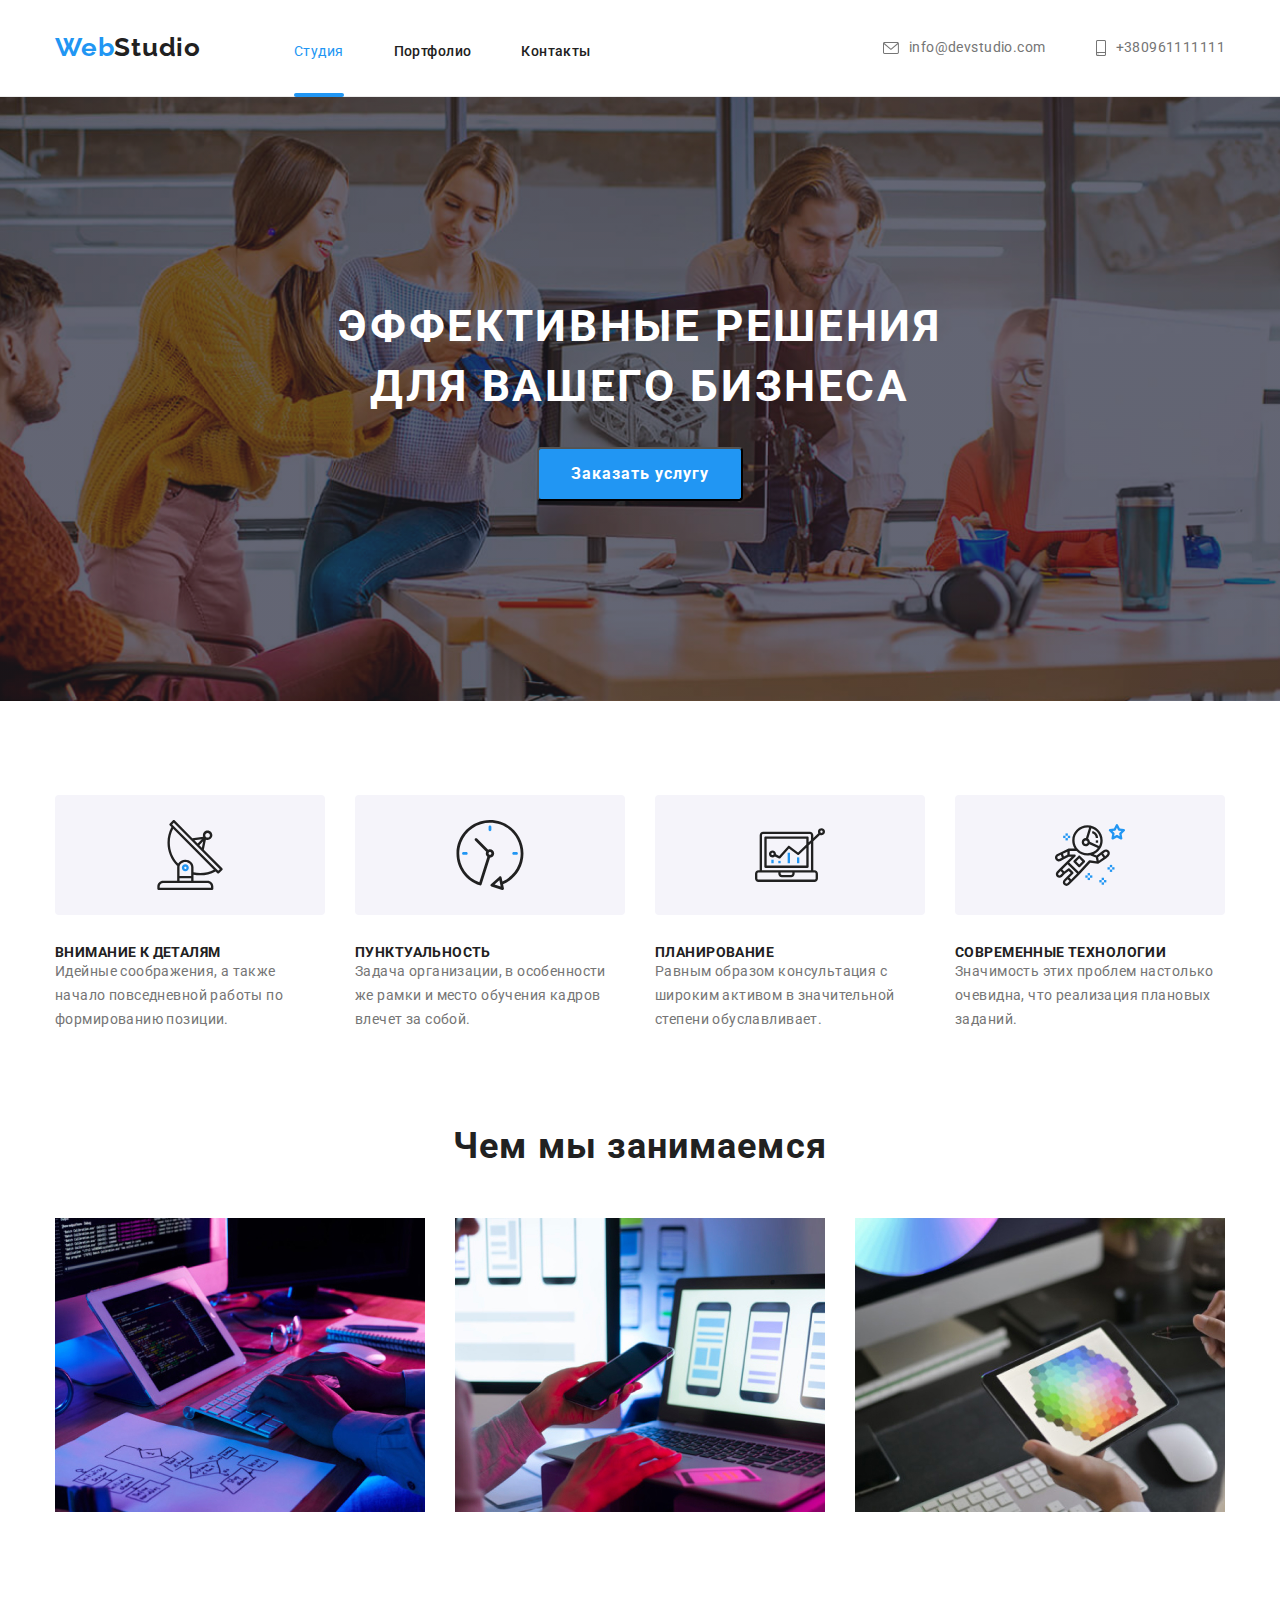
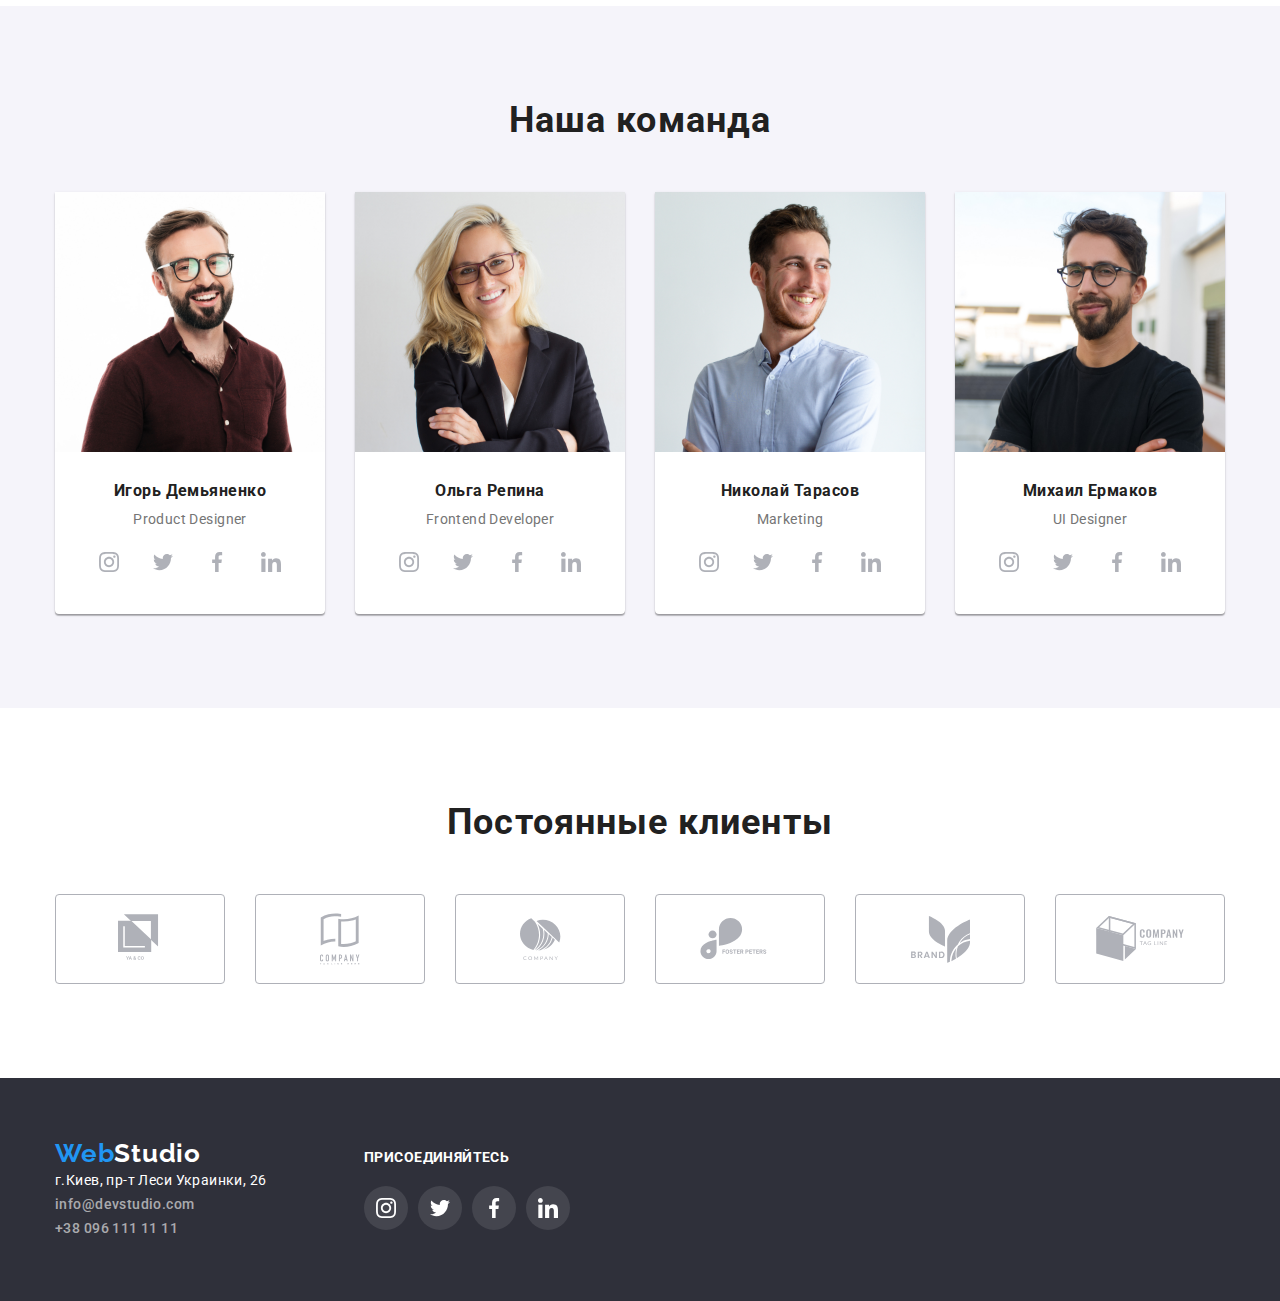
==== index.html @ 54a9aadb "add folders" ====
<!DOCTYPE html>
<html lang="ru"> 
<head>      
<meta charset="UTF-8">
<meta name="viewport" content="width=device-width, initial-scale=1.0"/>
<title>Studio</title>
<link rel="preconnect" href="https://fonts.gstatic.com">
<link href="https://fonts.googleapis.com/css2?family=Raleway:wght@700&family=Roboto:wght@400;500;700;900&display=swap"
    rel="stylesheet" />
<link href="https://cdnjs.cloudflare.com/ajax/libs/modern-normalize/0.1.0/modern-normalize.css">
<link rel="stylesheet" href="./css/styles.css"/>
</head>
<body>
    <!--Шапка сайта-->
<header class="page-header">
<div class="container">   
<nav class="nav">
<a class="logo" href="/">
 <span class="logo-blue">Web</span>Studio
</a>
<ul class="menu list">
    <li class="menu-item" ><a href="./index.html" class="menu-link-current">Студия</a></li>
    <li class="menu-item" ><a href="./portfolio.html" class="menu-link">Портфолио</a></li>
    <li class="menu-item" ><a href="" class="menu-link">Контакты</a></li>
</ul>
</nav>
<!--Список с почтой и номером телефона-->
<ul class="contacts list">
    <li class="contacts-item">
        <a class="link contacts-e" href="mailto:info@devstudio.com">
<svg class="envelope-icon" width="16" height="12">
<use href="./images/icons/sprite.svg#icon-envelope"></use>    
</svg>  info@devstudio.com</a></li>

    <li class="contacts-item">
        <a class="link contacts-s" href="tel:+380961111111">
 <svg class="smartphone-icon" width="10" height="16">
 <use href="./images/icons/sprite.svg#icon-smartphone"></use>     
 </svg>   +380961111111 </a> </li>
</ul>
</div>    
</header>
<main>
<!-- Блок Герой-->
    <section class="hero">
<div class="container">
<h1 class="page-title" >Эффективные решения для вашего бизнеса</h1>
<button data-modal-open class="hero-button" type="button">Заказать услугу</button>
      </div> 
    </section>
<!--Секция"Особенности"-->
<section class="features">
    <div class="container">
<ul class="list main-block">
    <li class="block-item">
        <div class="block-icons">
     <svg class="antenna" width="70" height="70">
     <use href="./images/icons/sprite.svg#icon-antenna">
    </use>   
     </svg>       
        </div>
        <h3 class="section-features">Внимание к деталям</h3>
        <p class="text-features">Идейные соображения, а также начало повседневной работы по формированию позиции.</p>
    </li>
  <li class="block-item">
    <div class="block-icons">
 <svg class="clock" width="70" height="70">
 <use href="./images/icons/sprite.svg#icon-clock">
</use>    
 </svg>       
    </div>  
      <h3 class="section-features">Пунктуальность</h3>
      <p class="text-features">Задача организации, в особенности же рамки и место обучения кадров влечет за собой.</p>
  </li>
  <li class="block-item">
      <div class="block-icons">
<svg class="diagram" width="70" height="70">
<use href="./images/icons/sprite.svg#icon-diagram"></use>    
</svg>          
      </div>
      <h3 class="section-features">Планирование</h3>
      <p class="text-features">Равным образом консультация с широким активом в значительной степени обуславливает.</p>
  </li>
  <liv class="block-item">
      <div class="block-icons">
<svg class="astronaut" width="70" height="70">
<use href="./images/icons/sprite.svg#icon-astronaut"></use>    
</svg>
 </div>
      <h3 class="section-features">Современные технологии</h3>
      <p class="text-features">Значимость этих проблем настолько очевидна, что реализация плановых заданий.</p>
  </li>  
</ul>
</div>
</section>
<!--Секция "Чем мы занимаемся"-->
<section class="section-what-we-do">
    <div class="container" >
  <h2 class="section-title">Чем мы занимаемся</h2>
<ul class="list what-we-do ">
    <li class="what-we-do-item"><img src="./images/box1.jpg" alt="Работа за компьютером" width="370"></li>
    <li class="what-we-do-item"><img src="./images/box2.jpg" alt="Работа за компьютером" width="370"></li>
    <li class="what-we-do-item"><img src="./images/box3.jpg" alt="Работа с цветом" width="370"></li>
</ul>
</div>
</section>
<!--Секция "Наша Команда"-->
<section class="section-team">
    <div class="container-team">
    <h2 class="section-title">Наша команда</h2>
    <ul class="list card-set team-list">
    <li class=" item team-item"><img src="./images/img copy.jpg" alt="Игорь Демьяненко Product Designer" width="270">
           <div class="card-background"><h3 class="team-item-name">Игорь Демьяненко</h3><p class="team-item-position">Product Designer</p>
<ul class="list social-icons">
    <li class="social-icons-item">
        <a href="#" class="social-icons-link">
            <svg class="social-icons-svg">
                <use href="./images/icons/sprite.svg#icon-instagram"></use>
            </svg>
        </a>
    </li>
    <li class="social-icons-item">
        <a href="#" class="social-icons-link">
            <svg class="social-icons-svg">
                <use href="./images/icons/sprite.svg#icon-twitter"></use>
            </svg>
        </a>
    </li>
    <li class="social-icons-item">
        <a href="#" class="social-icons-link">
            <svg class="social-icons-svg">
                <use href="./images/icons/sprite.svg#icon-facebook"></use>
            </svg>
        </a>
    </li>
    <li class="social-icons-item">
        <a href="#" class="social-icons-link">
            <svg class="social-icons-svg">
                <use href="./images/icons/sprite.svg#icon-linkedin"></use>
            </svg>
        </a>
    </li>
</ul>
        </div>
        </li>
     <li class=" item team-item"><img src="./images/img2 copy.jpg" alt="Ольга Репина Frontend Developer" width="270">
        <div class="card-background"><h3 class="team-item-name">Ольга Репина</h3><p class="team-item-position">Frontend Developer</p>
        <ul class="list social-icons">
            <li class="social-icons-item">
                <a href="#" class="social-icons-link">
                    <svg class="social-icons-svg">
                        <use href="./images/icons/sprite.svg#icon-instagram"></use>
                    </svg>
                </a>
            </li>
            <li class="social-icons-item">
                <a href="#" class="social-icons-link">
                    <svg class="social-icons-svg">
                        <use href="./images/icons/sprite.svg#icon-twitter"></use>
                    </svg>
                </a>
            </li>
            <li class="social-icons-item">
                <a href="#" class="social-icons-link">
                    <svg class="social-icons-svg">
                        <use href="./images/icons/sprite.svg#icon-facebook"></use>
                    </svg>
                </a>
            </li>
            <li class="social-icons-item">
                <a href="#" class="social-icons-link">
                    <svg class="social-icons-svg">
                        <use href="./images/icons/sprite.svg#icon-linkedin"></use>
                    </svg>
                </a>
            </li>
        </ul>
        </div></li>
     <li class=" item team-item"><img src="./images/img3 copy.jpg" alt="Николай Тарасов Marketing" width="270">
<div class="card-background"><h3 class="team-item-name">Николай Тарасов</h3><p class="team-item-position">Marketing</p>
<ul class="list social-icons">
    <li class="social-icons-item">
        <a href="#" class="social-icons-link">
            <svg class="social-icons-svg">
                <use href="./images/icons/sprite.svg#icon-instagram"></use>
            </svg>
        </a>
    </li>
    <li class="social-icons-item">
        <a href="#" class="social-icons-link">
            <svg class="social-icons-svg">
                <use href="./images/icons/sprite.svg#icon-twitter"></use>
            </svg>
        </a>
    </li>
    <li class="social-icons-item">
        <a href="#" class="social-icons-link">
            <svg class="social-icons-svg">
                <use href="./images/icons/sprite.svg#icon-facebook"></use>
            </svg>
        </a>
    </li>
    <li class="social-icons-item">
        <a href="#" class="social-icons-link">
            <svg class="social-icons-svg">
                <use href="./images/icons/sprite.svg#icon-linkedin"></use>
            </svg>
        </a>
    </li>
</ul>
</div></li>
    <li class="item team-item"><img src="./images/img4 copy.jpg" alt="Михаил Ермаков UI Designer" width="270">
    <div class="card-background"><h3 class="team-item-name">Михаил Ермаков</h3><p class="team-item-position">UI Designer</p>
    <ul class="list social-icons">
        <li class="social-icons-item">
            <a href="#" class="social-icons-link">
                <svg class="social-icons-svg">
                    <use href="./images/icons/sprite.svg#icon-instagram"></use>
                </svg>
            </a>
        </li>
        <li class="social-icons-item">
            <a href="#" class="social-icons-link">
                <svg class="social-icons-svg">
                    <use href="./images/icons/sprite.svg#icon-twitter"></use>
                </svg>
            </a>
        </li>
        <li class="social-icons-item">
            <a href="#" class="social-icons-link">
                <svg class="social-icons-svg">
                    <use href="./images/icons/sprite.svg#icon-facebook"></use>
                </svg>
            </a>
        </li>
        <li class="social-icons-item">
            <a href="#" class="social-icons-link">
                <svg class="social-icons-svg">
                    <use href="./images/icons/sprite.svg#icon-linkedin"></use>
                </svg>
            </a>
        </li>
    </ul>
    </div></li>
    </ul>
  </div>  
</section>
<!--Секция"Постоянные клиенты"-->
<section class="section-clients">
<div class="block-clients"><h2 class="title-clients">Постоянные клиенты</h2>  
        <ul class="list logo-clients">
<li class="logo-clients-item"><a href="#" class="logo-clients-icon">
    <svg class="icon-logo" width="44.27" height="49.23">
 <use href="./images/icons/sprite.svg#icon-logo1">
 </use>       
    </svg></a></li>
<li class="logo-clients-item"><a href="#" class="logo-clients-icon">
<svg class="icon-logo" width="40" height="52"> <use href="./images/icons/sprite.svg#icon-logo2"></use></svg></a></li>
<li class="logo-clients-item"><a href="#" class="logo-clients-icon">
<svg class="icon-logo" width="41" height="42.6"><use href="./images/icons/sprite.svg#icon-logo3"></use></svg>    
</a></li>
<li class="logo-clients-item"><a href="#" class="logo-clients-icon">
<svg class="icon-logo" width="79.66" height="42.02"><use href="./images/icons/sprite.svg#icon-logo4">
</use></svg>
</a></li>
<li class="logo-clients-item"><a href="#" class="logo-clients-icon">
<svg class="icon-logo" width="59" height="47">
<use href="./images/icons/sprite.svg#icon-logo5"></use></svg>    
</a></li>
<li class="logo-clients-item"><a href="#" class="logo-clients-icon">
<svg class="icon-logo" width="88.48" height="45.44">
    <use href="./images/icons/sprite.svg#icon-logo6"></use></svg>    
</a></li>
</ul>
</div>
</section>
</main>
<!--Подвал сайта-->
<footer class="section-bottom">
 <div class="container-footer"> 
 <div class="address-footer">         
<a class="logo" href="/">
   <span class="logo-blue">Web</span><span class="logo-white">Studio</span>
</a>
<address>
<ul class="list">
<li><a class="map-link" href="https://goo.gl/maps/qB4iPWVN4ftwvtJb9" target="_blank" rel="noopener noreferrer">
    г.Киев, пр-т Леси Украинки, 26</a></li>    
<li><a class="link-footer" href="mailto:info@devstudio.com">info@devstudio.com</a></li>
<li><a class="link-footer" href="tel:+380961111111">+38 096 111 11 11</a></li>
 </ul>
</address>
</div> 
<div class="socials">
 <h2 class="socials-text">Присоединяйтесь</h2>
 <ul class="list socials-link">
 <li class="socials-item">
     <a href="#" class="socials-around">
     <svg class="socials-icon-svg">
    <use href="./images/icons/sprite.svg#icon-instagramf"></use>
</svg></a>
</li>
 <li class="socials-item">
     <a href="#" class="socials-around">
         <svg class="socials-icon-svg">
    <use href="./images/icons/sprite.svg#icon-twitterf"></use>
</svg></a>
</li>
 <li class="socials-item">
     <a href="#" class="socials-around">
         <svg class="socials-icon-svg">
    <use href="./images/icons/sprite.svg#icon-facebookf"></use>
</svg></a>
</li>
 <li class="socials-item"><a href="#" class="socials-around">
     <svg class="socials-icon-svg">
    <use href="./images/icons/sprite.svg#icon-linkedinf"></use>
</svg></a>
</li>   
 </ul>   
</div>
</div>
</footer>
<!--Модальное окно-->
<div class="backdrop is-hidden" data-modal>
<div class="modal"><button class="modal-button" data-modal-close>
<svg class="close-black-icon" width="18" height="18"><use href="./images/icons/sprite.svg#close-black"></use></svg>       
</button></div>    
</div>
<script src="./js/modal.js"></script>
</body>
</html>
---- css/styles.css ----
:root {
  --main-text-color: #757575;
  --page-title: #ffffff;
  --title-color: #212121;
  --logo-color: #2196f3;
  --section-background: #f5f4fa;
  --accent-color: #2196f3;
  --icon-color: #afb1b8;
  --card-border: #eeeeee;
  --cubic-bezier: cubic-bezier(0.4, 0, 0.2, 1);
  --shadow-card: 0px 1px 1px rgba(0, 0, 0, 0.12),
    0px 4px 4px rgba(0, 0, 0, 0.06), 1px 4px 6px rgba(0, 0, 0, 0.16);
  --back-card: rgba(33, 150, 243, 0.9);
  --shadow-button: 0px 3px 1px rgba(0, 0, 0, 0.1),
    0px 1px 2px rgba(0, 0, 0, 0.08), 0px 2px 2px rgba(0, 0, 0, 0.12);

  --main-font: Roboto, sans-serif;
  --title-font: Roboto, sans-serif;
  --logo-font: Raleway, sans-serif;
}

html {
  box-sizing: border-box;
}

*,
*::before,
*::after {
  box-sizing: inherit;
  margin: 0;
  padding: 0;
}

body {
  font-family: var(--main-font);
  font-size: 14px;
  line-height: 1.71;
  letter-spacing: 0.03em;
  color: var(--main-text-color);
}

h1,
h2,
h3,
p {
  margin-top: 0;
}

img {
  display: block;
  max-width: 100%;
}
.container {
  width: 1200px;
  padding: 0 15px;
  margin-left: auto;
  margin-right: auto;
}

.page-header {
  border-bottom: 1px solid #ececec;
}

.page-header .container {
  padding-top: 32px;
  padding-bottom: 32px;
  display: flex;
  align-items: center;
}

.nav {
  display: flex;
  align-items: baseline;
  margin-right: auto;
}
.contacts {
  display: flex;
  align-items: center;
  margin-left: 331px;
}

.contacts-e,
.contacts-s {
  display: flex;
  align-items: center;
  text-decoration: none;
  color: var(--main-text-color);
}

.contacts-e:hover,
.contacts-e:focus {
  color: var(--accent-color);
}

.contacts-s:hover,
.contacts-s:focus {
  color: var(--accent-color);
}

.envelope-icon {
  margin-right: 10px;
  fill: currentColor;
}

.smartphone-icon {
  margin-right: 10px;
  fill: currentColor;
}

.smartphone-icon:hover,
.smartphone-icon:focus {
  fill: #2196f3;
}

.contacts-item:nth-child(2) {
  margin-left: 50px;
}

.link {
  color: var(--main-text-color);
  text-decoration: none;
}
.link:hover,
.link:focus {
  color: var(--accent-color);
}

.menu-link {
  display: block;
  color: var(--title-color);
  font-weight: 500;
  text-decoration: none;
  transition-property: color;
  transition-duration: 250ms;
  transition-timing-function: var(--cubic-bezier);
}

.menu-link-current {
  position: relative;
  display: block;
  color: var(--accent-color);
  text-decoration: none;
}

.menu-link-current::after {
  position: absolute;
  bottom: 0;
  content: '';
  display: block;
  width: 100%;
  height: 4px;
  background-color: var(--accent-color);
  border-radius: 2px;
  bottom: -33px;
}

.menu-link:hover,
.menu-link:focus {
  color: var(--accent-color);
}

.menu {
  display: inline-flex;
  justify-content: center;
}

.menu-item:not(:last-child) {
  margin-right: 50px;
}

.link-footer {
  font-style: normal;
  font-weight: 500;
  text-decoration: none;
  color: rgba(255, 255, 255, 0.6);
}
.map-link {
  color: var(--page-title);
  font-style: normal;
  text-decoration: none;
}
.card-set {
  display: flex;
  flex-wrap: wrap;
  padding: 0;
  margin-left: -30px;
  margin-top: -30px;
}

.logo {
  display: block;
  margin-right: 93px;
  font-family: Raleway;
  font-weight: bold;
  font-size: 26px;
  line-height: 1.19;
  letter-spacing: 0.03em;
  color: var(--title-color);
  text-decoration: none;
}

.logo-blue {
  color: var(--accent-color);
}

.logo-white {
  color: var(--page-title);
}

.main-list {
  color: var(--title-color);
}
.list {
  margin: 0;
  padding-left: 0;
  list-style: none;
}
.list-bottom {
  font-family: Roboto;
  font-style: normal;
  font-weight: normal;
  font-size: 14px;
  line-height: 1.71px;
  letter-spacing: 0.03em;
  color: var(--page-title);
}

.button-list {
  display: flex;
  justify-content: center;
  margin-bottom: 50px;
}

.container-filters {
  margin-left: auto;
  margin-right: auto;
}

.filters-item:not(:last-child) {
  margin-right: 8px;
}

.hero {
  max-width: 1600px;
  padding: 200px 0;
  margin: 0 auto;
  background-color: var(--bg-color);
  background-image: linear-gradient(
      to right,
      rgba(47, 48, 58, 0.4),
      rgba(47, 48, 58, 0.4)
    ),
    url(../images/img9.jpg);
  background-repeat: no-repeat;
  background-position: center;
  background-size: cover;
  text-align: center;
}

.hero-button {
  font-family: Roboto;
  font-style: normal;
  font-weight: bold;
  font-size: 16px;
  line-height: 1.87;
  text-align: center;
  letter-spacing: 0.06em;
  color: var(--page-title);
  background-color: var(--accent-color);
  display: block;
  margin: 0 auto;
  padding: 10px 32px;
  border-radius: 4px;
}

.button {
  padding: 6px 22px;
  border-radius: 4px;
  border: none;
  background-color: #f5f4fa;
  font-family: Roboto;
  font-weight: 500;
  font-size: 16px;
  line-height: 1.62;
  letter-spacing: 0.03em;
  color: var(--title-color);
  cursor: pointer;
  transition-property: color, background-color, box-shadow;
  transition-duration: 250ms;
  transition-timing-function: var(--cubic-bezier);
}

.button:hover,
.button:focus {
  color: var(--page-title);
  background-color: var(--accent-color);
  box-shadow: var(--shadow-button);
}

.page-title {
  max-width: 696px;
  font-family: var(--title-font);
  font-size: 44px;
  line-height: 1.36;
  text-align: center;
  letter-spacing: 0.06em;
  text-transform: uppercase;
  color: var(--page-title);
  margin: 0 auto;
  margin-bottom: 30px;
}

.features {
  padding-top: 94px;
  padding-bottom: 94px;
}

.section-features {
  font-family: Roboto;
  font-weight: bold;
  font-size: 14px;
  line-height: 1.14;
  letter-spacing: 0.03em;
  text-transform: uppercase;
  color: var(--title-color);
}

.main-block {
  display: flex;
  justify-content: center;
}

.block-item:not(:last-child) {
  margin-right: 30px;
}

.block-icons {
  display: flex;
  justify-content: center;
  align-items: center;
  width: 270px;
  height: 120px;
  background-color: #f5f4fa;
  margin-bottom: 30px;
  border-radius: 4px;
}

.section-what-we-do {
  padding-bottom: 94px;
}

.what-we-do {
  display: flex;
  justify-content: center;
}

.what-we-do-item:not(:last-child) {
  margin-right: 30px;
}

.section-title {
  margin-bottom: 50px;
  font-family: Roboto;
  font-style: normal;
  font-weight: bold;
  font-size: 36px;
  line-height: 1.16;
  letter-spacing: 0.03em;
  text-align: center;
  color: #212121;
}

.card-background {
  color: var(--page-title);
  padding: 30px 32px;
}

.section-team {
  padding-top: 94px;
  padding-bottom: 94px;
  background-color: var(--section-background);
}

.container-team {
  width: 1200px;
  padding: 0 15px;
  margin: 0 auto;
}

.team-item:not(:last-child) {
  margin-right: 30px;
}

.team-item {
  box-shadow: 0px 1px 3px rgba(0, 0, 0, 0.12), 0px 1px 1px rgba(0, 0, 0, 0.14),
    0px 2px 1px rgba(0, 0, 0, 0.2);
  border-radius: 0px 0px 4px 4px;
  background-color: var(--page-title);
}

.team-item-position {
  font-family: Roboto;
  font-style: normal;
  font-weight: normal;
  font-size: 14px;
  line-height: 1.71;
  letter-spacing: 0.03em;
  text-align: center;
  color: var(--main-text-color);
  margin-bottom: 8px;
}

.team-item-name {
  font-family: var(--title-font);
  font-size: 16px;
  line-height: 1.16;
  letter-spacing: 0.03em;
  text-align: center;
  color: var(--title-color);
  margin-bottom: 8px;
}

.social-icons-item:not(:last-child) {
  margin-right: 10px;
}

.section-clients {
  padding-top: 94px;
  padding-bottom: 94px;
}

.block-clients {
  width: 1200px;
  padding: 0 15px;
  margin: 0 auto;
}

.title-clients {
  font-family: Roboto;
  font-weight: 700;
  font-size: 36px;
  line-height: 1.16;
  letter-spacing: 0.03em;
  text-align: center;
  color: var(--title-color);
  margin-bottom: 50px;
}

.logo-clients {
  display: flex;
}

.logo-clients-item {
  margin-right: 30px;
}

.logo-clients-item:last-child {
  margin-right: 0;
}

.logo-clients-icon {
  width: 170px;
  height: 90px;
  display: flex;
  align-items: center;
  justify-content: center;
  color: var(--icon-color);
  border: 1px solid var(--icon-color);
  border-radius: 4px;
}

.logo-clients-icon:hover,
.logo-clients-icon:focus {
  color: var(--accent-color);
  border-color: var(--accent-color);
}

.icon-logo {
  fill: currentColor;
}

.icon-logo:hover,
.icon-logo:focus {
  fill: currentColor;
}

.social-icons {
  display: flex;
  justify-content: center;
}

.social-icons-link {
  display: flex;
  justify-content: center;
  align-items: center;
  width: 44px;
  height: 44px;
  border-radius: 50%;
  background-color: #ffffff;
  color: #afb1b8;
}

.social-icons-link:hover,
.social-icons-link:focus {
  color: #ffffff;
  background-color: var(--accent-color);
}

.social-icons-svg {
  width: 20px;
  height: 20px;
  fill: currentColor;
}

.section-portfolio {
  padding-top: 94px;
  padding-bottom: 94px;
}

.container-background {
  background-color: var(--page-title);
  padding: 24px 20px;
  border: 1px solid var(--card-border);
}

.text-features {
  color: var(--main-text-color);
}

.card-set-item {
  flex-basis: calc(100% / 3 - 30px);
  margin-left: 30px;
  margin-top: 30px;
}

.card {
  display: flex;
}

.card-link {
  text-decoration: none;
  transition: box-shadow 250ms var(--cubic-bezier);
}

.card-link:hover,
.card-link:focus {
  box-shadow: var(--shadow-card);
}

.card-link:hover .card-thumb-text,
.card-link:focus .card-thumb-text {
  opacity: 0.9;
  transform: translateY(0);
}

.card-thumb {
  position: relative;
  display: flex;
  justify-content: center;
  align-items: center;
  overflow: hidden;
}

.card-thumb-text {
  position: absolute;
  display: flex;
  align-items: center;
  padding-left: 24px;
  padding-right: 24px;
  width: 100%;
  height: 100%;
  background-color: var(--back-card);
  opacity: 0;
  transform: translateY(100%);
  transition-property: transform, opacity;
  transition-duration: 250ms;
  transition-timing-function: var(--cubic-bezier);
  pointer-events: none;
}

.card-thumb-text .text {
  font-family: Roboto;
  font-style: normal;
  font-weight: 400;
  font-size: 18px;
  line-height: 28px;
  letter-spacing: 0.03em;
  color: var(--page-title);
}

.section-bottom {
  background-color: #2f303a;
  padding-top: 60px;
  padding-bottom: 60px;
}

.container-footer {
  display: flex;
  align-items: baseline;
  padding-left: 15px;
  padding-right: 15px;
  margin-left: auto;
  margin-right: auto;
  width: 1200px;
}

.socials {
  display: inline-block;
  margin-left: 70px;
}

.socials-text {
  font-family: Roboto;
  font-weight: bold;
  font-size: 14px;
  line-height: 1.14;
  letter-spacing: 0.03em;
  text-transform: uppercase;
  color: var(--page-title);
  margin-bottom: 20px;
}

.socials-link {
  display: flex;
  align-items: baseline;
}

.socials-item:not(:last-child) {
  margin-right: 10px;
}

.socials-around {
  display: flex;
  align-items: center;
  justify-content: center;
  width: 44px;
  height: 44px;
  border-radius: 50%;
  background-color: rgba(255, 255, 255, 0.1);
}
.socials-around:hover,
.socials-around:focus {
  background-color: var(--accent-color);
}

.socials-icon-svg {
  width: 20px;
  height: 20px;
  fill: currentColor;
}

.backdrop {
  position: fixed;
  top: 0;
  left: 0;
  width: 100%;
  height: 100%;
  background-color: rgba(0, 0, 0, 0.2);
  opacity: 1;
  visibility: visible;
  transition: opacity 1500ms cubic-bezier(0.4, 0, 0.2, 1),
    visibility 1500ms cubic-bezier(0.4, 0, 0.2, 1);
}

.backdrop.is-hidden {
  opacity: 0;
  visibility: hidden;
  pointer-events: none;
}

.modal {
  position: absolute;
  top: 50%;
  left: 50%;
  transform: translate(-50%, -50%) scale(1);
  transition: transform 500ms cubic-bezier(0.4, 0, 0.2, 1);
  width: 528px;
  height: 581px;
  background-color: var(--page-title);
  box-shadow: 0px 1px 3px rgba(0, 0, 0, 0.12), 0px 1px 1px rgba(0, 0, 0, 0.14),
    0px 2px 1px rgba(0, 0, 0, 0.2);
  border-radius: 4px;
}

.modal-button {
  position: absolute;
  top: 8px;
  right: 8px;
  display: flex;
  justify-content: center;
  align-items: center;
  width: 30px;
  height: 30px;
  background-color: var(--page-title);
  border: 1px solid rgba(0, 0, 0, 0.1);
  border-radius: 50%;
}

.close-black-icon {
  fill: #212121;
}
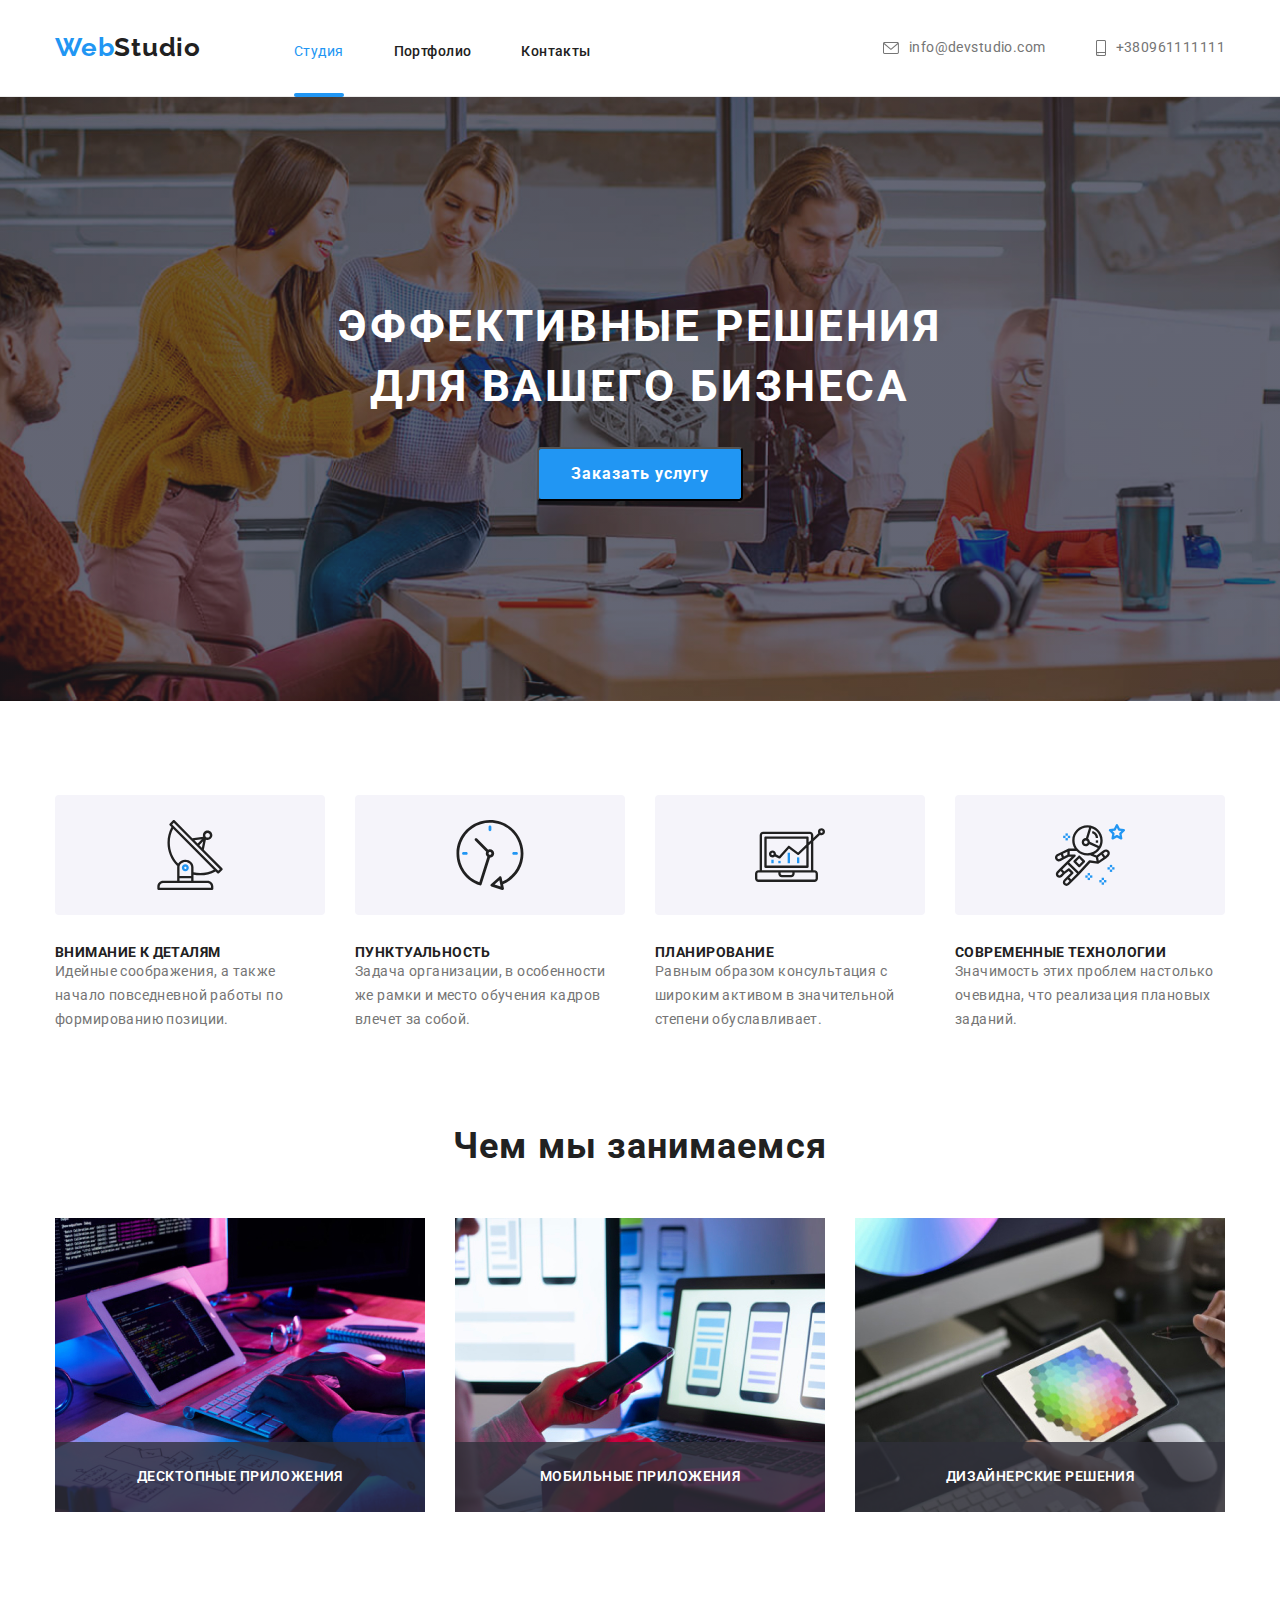
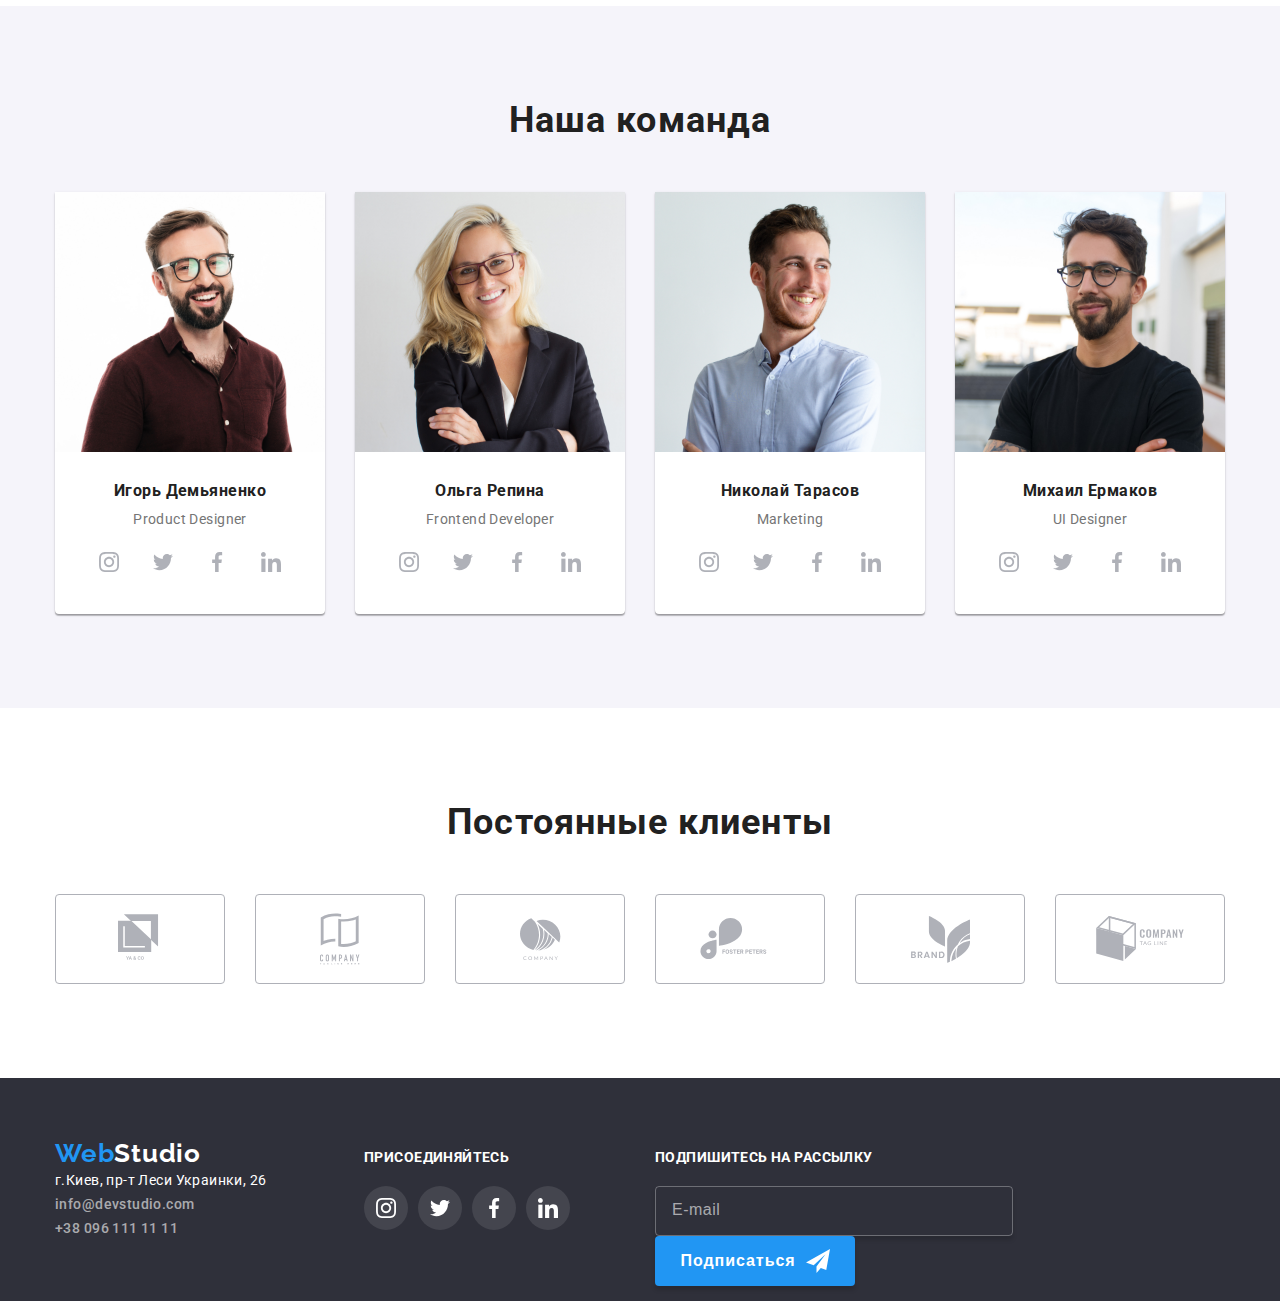
==== commit f02dce68: "done-hw-06" ====
--- a/index.html
+++ b/index.html
@@ -98,9 +98,18 @@
     <div class="container" >
   <h2 class="section-title">Чем мы занимаемся</h2>
 <ul class="list what-we-do ">
-    <li class="what-we-do-item"><img src="./images/box1.jpg" alt="Работа за компьютером" width="370"></li>
-    <li class="what-we-do-item"><img src="./images/box2.jpg" alt="Работа за компьютером" width="370"></li>
-    <li class="what-we-do-item"><img src="./images/box3.jpg" alt="Работа с цветом" width="370"></li>
+    <li class="what-we-do-item"><div class="what-we-do-thumb">
+<img src="./images/box1.jpg" alt="Работа за компьютером" width="370">
+<div class="what-we-do-name"><p class="what-we-do-text">Десктопные приложения</p></div>
+</div></li>
+    <li class="what-we-do-item">
+<div class="what-we-do-thumb"><img src="./images/box2.jpg" alt="Работа за компьютером" width="370">
+    <div class="what-we-do-name"><p class="what-we-do-text">Мобильные приложения</p></div>
+</div></li>
+    <li class="what-we-do-item">
+<div class="what-we-do-thumb"><img src="./images/box3.jpg" alt="Работа с цветом" width="370">
+    <div class="what-we-do-name"><p class="what-we-do-text">Дизайнерские решения</p></div>
+</div></li>
 </ul>
 </div>
 </section>
@@ -319,14 +328,53 @@
 </li>   
  </ul>   
 </div>
+<div class="subscribe">
+<h2 class="subscribe-title">Подпишитесь на рассылку</h2>
+<label for="subscribe" class="form-label visually-hidden">Почта</label>
+<input type="subscribe" name="subscribe" class="subscribe-input" id="subscribe" placeholder="E-mail">
+<button type="submit" class="subscribe-button">
+<p class="button-text">Подписаться</p>
+<span>
+<svg class="send-svg" width="24" height="24"><use href="./images/icons/sprite.svg#icon-send"></use></svg>    
+</span>    
+</button>
+</div>
 </div>
 </footer>
 <!--Модальное окно-->
 <div class="backdrop is-hidden" data-modal>
 <div class="modal"><button class="modal-button" data-modal-close>
 <svg class="close-black-icon" width="18" height="18"><use href="./images/icons/sprite.svg#close-black"></use></svg>       
-</button></div>    
-</div>
+</button>
+<div class="form js-speaker-form"><h2 class="modal-title">Оставьте свои данные, мы вам перезвоним</h2>
+<div class="form-field"><label class="form-label"> Имя<div class="svg-cont">
+    <input type="text" name="name" class="form-input" autofocus>
+<svg class="form-svg" width="18" height="18"><use href="./images/icons/sprite.svg#person-black"></use></svg></div></label></div>
+<div class="form-field"><label class="form-label">Телефон <div class="svg-cont">
+<input type="tel" name="tel" class="form-input">
+<svg class="form-svg" width="18" height="18"><use href="./images/icons/sprite.svg#form-phone"></use></svg></div></label></div>
+<div class="form-field"><label class="form-label">Почта <div class="svg-cont">
+<input type="email" name="email" class="form-input">
+<svg class="form-svg" width="18" height="18"><use href="./images/icons/sprite.svg#email-black"></use></svg>
+</div></label></div>
+<div class="form-field comment"><label class="form-label">Комментарий 
+<textarea name="comment" class="form-comment" placeholder="Введите текст"></textarea></label></div>
+<div class="form-field"><label class="form-policy">
+<input type="checkbox" name="policy" class="checkbox visually-hidden">
+<span class="icon"></span>Соглашаюсь с рассылкой и принимаю<a href="#" class="policy-link">Условия договора</a></label></div>
+<button type="submit" class="submit-button">Отправить</button>
+</div>
+</div>    
+</div>
+<script>(() => {
+        document.querySelector('.js-speaker-form').addEventListener('submit', e => {
+            e.preventDefault();
+
+            new FormData(e.currentTarget).forEach((value, name) =>
+                console.log(`${name}: ${value}`),
+            );
+        });
+    })();</script>
 <script src="./js/modal.js"></script>
 </body>
 </html>--- a/css/styles.css
+++ b/css/styles.css
@@ -8,11 +8,13 @@
   --icon-color: #afb1b8;
   --card-border: #eeeeee;
   --cubic-bezier: cubic-bezier(0.4, 0, 0.2, 1);
+  --standard-animation: 250ms cubic-bezier(0.4, 0, 0.2, 1);
   --shadow-card: 0px 1px 1px rgba(0, 0, 0, 0.12),
     0px 4px 4px rgba(0, 0, 0, 0.06), 1px 4px 6px rgba(0, 0, 0, 0.16);
   --back-card: rgba(33, 150, 243, 0.9);
   --shadow-button: 0px 3px 1px rgba(0, 0, 0, 0.1),
     0px 1px 2px rgba(0, 0, 0, 0.08), 0px 2px 2px rgba(0, 0, 0, 0.12);
+  --input-placeholder: rgba(117, 117, 117, 0.5);
 
   --main-font: Roboto, sans-serif;
   --title-font: Roboto, sans-serif;
@@ -55,6 +57,17 @@
   padding: 0 15px;
   margin-left: auto;
   margin-right: auto;
+}
+
+.visually-hidden {
+  position: absolute !important;
+  clip: rect(1px 1px 1px 1px);
+  clip: rect(1px, 1px, 1px, 1px);
+  padding: 0 !important;
+  border: 0 !important;
+  height: 1px !important;
+  width: 1px !important;
+  overflow: hidden;
 }
 
 .page-header {
@@ -358,6 +371,33 @@
   margin-right: 30px;
 }
 
+.what-we-do-thumb {
+  position: relative;
+  bottom: 0;
+  right: 0;
+  width: 100%;
+  height: 100%;
+}
+
+.what-we-do-name {
+  position: absolute;
+  bottom: 0;
+}
+
+.what-we-do-text {
+  width: 370px;
+  height: 70px;
+  background-color: rgba(47, 48, 58, 0.8);
+  display: flex;
+  justify-content: center;
+  align-items: center;
+  font-weight: 600;
+  line-height: 1.14;
+  text-align: center;
+  text-transform: uppercase;
+  color: var(--page-title);
+}
+
 .section-title {
   margin-bottom: 50px;
   font-family: Roboto;
@@ -607,6 +647,7 @@
 .socials {
   display: inline-block;
   margin-left: 70px;
+  margin-right: 85px;
 }
 
 .socials-text {
@@ -647,6 +688,75 @@
   width: 20px;
   height: 20px;
   fill: currentColor;
+}
+
+.subscribe {
+  display: flex;
+  flex-wrap: wrap;
+  justify-content: space-between;
+  width: 570px;
+  height: 86px;
+}
+
+.subscribe-title {
+  font-weight: bold;
+  font-size: 14px;
+  line-height: 1.14;
+  letter-spacing: 0.03em;
+  text-transform: uppercase;
+  color: var(--page-title);
+  margin-bottom: 20px;
+}
+
+.subscribe-input {
+  width: 358px;
+  height: 50px;
+  margin-right: 12px;
+  border: 1px solid rgba(255, 255, 255, 0.3);
+  border-radius: 4px;
+  background-color: transparent;
+  box-shadow: 0px 4px 4px rgba(0, 0, 0, 0.15);
+  padding: 15px 0 15px 16px;
+  color: var(--main-text-color);
+}
+
+.subscribe-input::placeholder {
+  font-size: 16px;
+  line-height: 1.25;
+  display: flex;
+  align-items: center;
+  letter-spacing: 0.03em;
+  color: rgba(255, 255, 255, 0.6);
+}
+
+.subscribe-button {
+  display: flex;
+  align-items: center;
+  justify-content: center;
+  text-align: center;
+  min-width: 200px;
+  min-height: 50px;
+  font-weight: bold;
+  font-size: 16px;
+  line-height: 1.87;
+  letter-spacing: 0.06em;
+  color: var(--page-title);
+  background-color: var(--accent-color);
+  padding: 0;
+  border-radius: 4px;
+  border-color: transparent;
+  box-shadow: 0px 4px 4px rgba(0, 0, 0, 0.15);
+  cursor: pointer;
+}
+
+.button-text {
+  margin-right: 10px;
+}
+
+.send-svg {
+  display: flex;
+  fill: currentColor;
+  transition: var(--standard-animation);
 }
 
 .backdrop {
@@ -680,6 +790,10 @@
   box-shadow: 0px 1px 3px rgba(0, 0, 0, 0.12), 0px 1px 1px rgba(0, 0, 0, 0.14),
     0px 2px 1px rgba(0, 0, 0, 0.2);
   border-radius: 4px;
+  max-height: 100vh;
+  margin-left: auto;
+  margin-right: auto;
+  padding: 40px;
 }
 
 .modal-button {
@@ -699,3 +813,124 @@
 .close-black-icon {
   fill: #212121;
 }
+
+.modal-title {
+  font-weight: 700;
+  font-size: 20px;
+  line-height: 1.15;
+  text-align: center;
+  color: var(--title-color);
+  margin-bottom: 12px;
+}
+
+.form-field {
+  position: relative;
+  display: flex;
+  text-align: left;
+  flex-direction: column;
+  font-size: 12px;
+  line-height: 1.16;
+  letter-spacing: 0.01em;
+  color: var(--main-text-color);
+  margin-bottom: 10px;
+}
+
+.svg-cont {
+  position: relative;
+  margin-top: 4px;
+}
+
+.form-input {
+  display: flex;
+  align-items: center;
+  width: 100%;
+  height: 40px;
+  border: 1px solid rgba(33, 33, 33, 0.2);
+  box-sizing: border-box;
+  border-radius: 4px;
+  padding-left: 42px;
+  transition: border var(--standard-animation);
+}
+
+.form-svg {
+  position: absolute;
+  display: block;
+  top: 50%;
+  left: 12px;
+  transform: translateY(-50%);
+  color: var(--title-color);
+  transition: fill var(--standard-animation);
+}
+
+.form-comment {
+  position: relative;
+  width: 100%;
+  height: 120px;
+  border: 1px solid rgba(33, 33, 33, 0.2);
+  box-sizing: border-box;
+  border-radius: 4px;
+  padding: 12px 16px;
+  margin-top: 4px;
+  transition: border var(--standard-animation);
+  resize: none;
+}
+
+.textarea::placeholder {
+  color: var(--input-placeholder);
+}
+
+.form-policy {
+  position: relative;
+  display: flex;
+  justify-content: space-evenly;
+  align-items: center;
+  font-size: 14px;
+  line-height: 1.71;
+  margin-bottom: 20px;
+}
+
+.policy-link {
+  display: inline-block;
+  color: var(--accent-color);
+}
+
+.icon {
+  position: relative;
+  display: inline-block;
+  width: 16px;
+  height: 16px;
+  border: 2px solid var(--title-color);
+  border-radius: 2px;
+}
+
+.checkbox:checked + .icon {
+  background-image: url(../images/icons/svg/icon-check.svg);
+  background-color: var(--accent-cl);
+  background-repeat: no-repeat;
+  background-position: center;
+  background-size: contain;
+  border-color: var(--accent-cl);
+  background-origin: border-box;
+}
+
+.submit-button {
+  display: inline-flex;
+  align-items: center;
+  justify-content: center;
+  text-align: center;
+  min-width: 200px;
+  min-height: 50px;
+  font-weight: bold;
+  font-size: 16px;
+  line-height: 1.87;
+  letter-spacing: 0.06em;
+  color: var(--page-title);
+  background-color: var(--accent-color);
+  padding: 0;
+  margin-right: 124px;
+  margin-left: 124px;
+  border-radius: 4px;
+  border-color: transparent;
+  box-shadow: 0px 4px 4px rgba(0, 0, 0, 0.15);
+  cursor: pointer;
+}
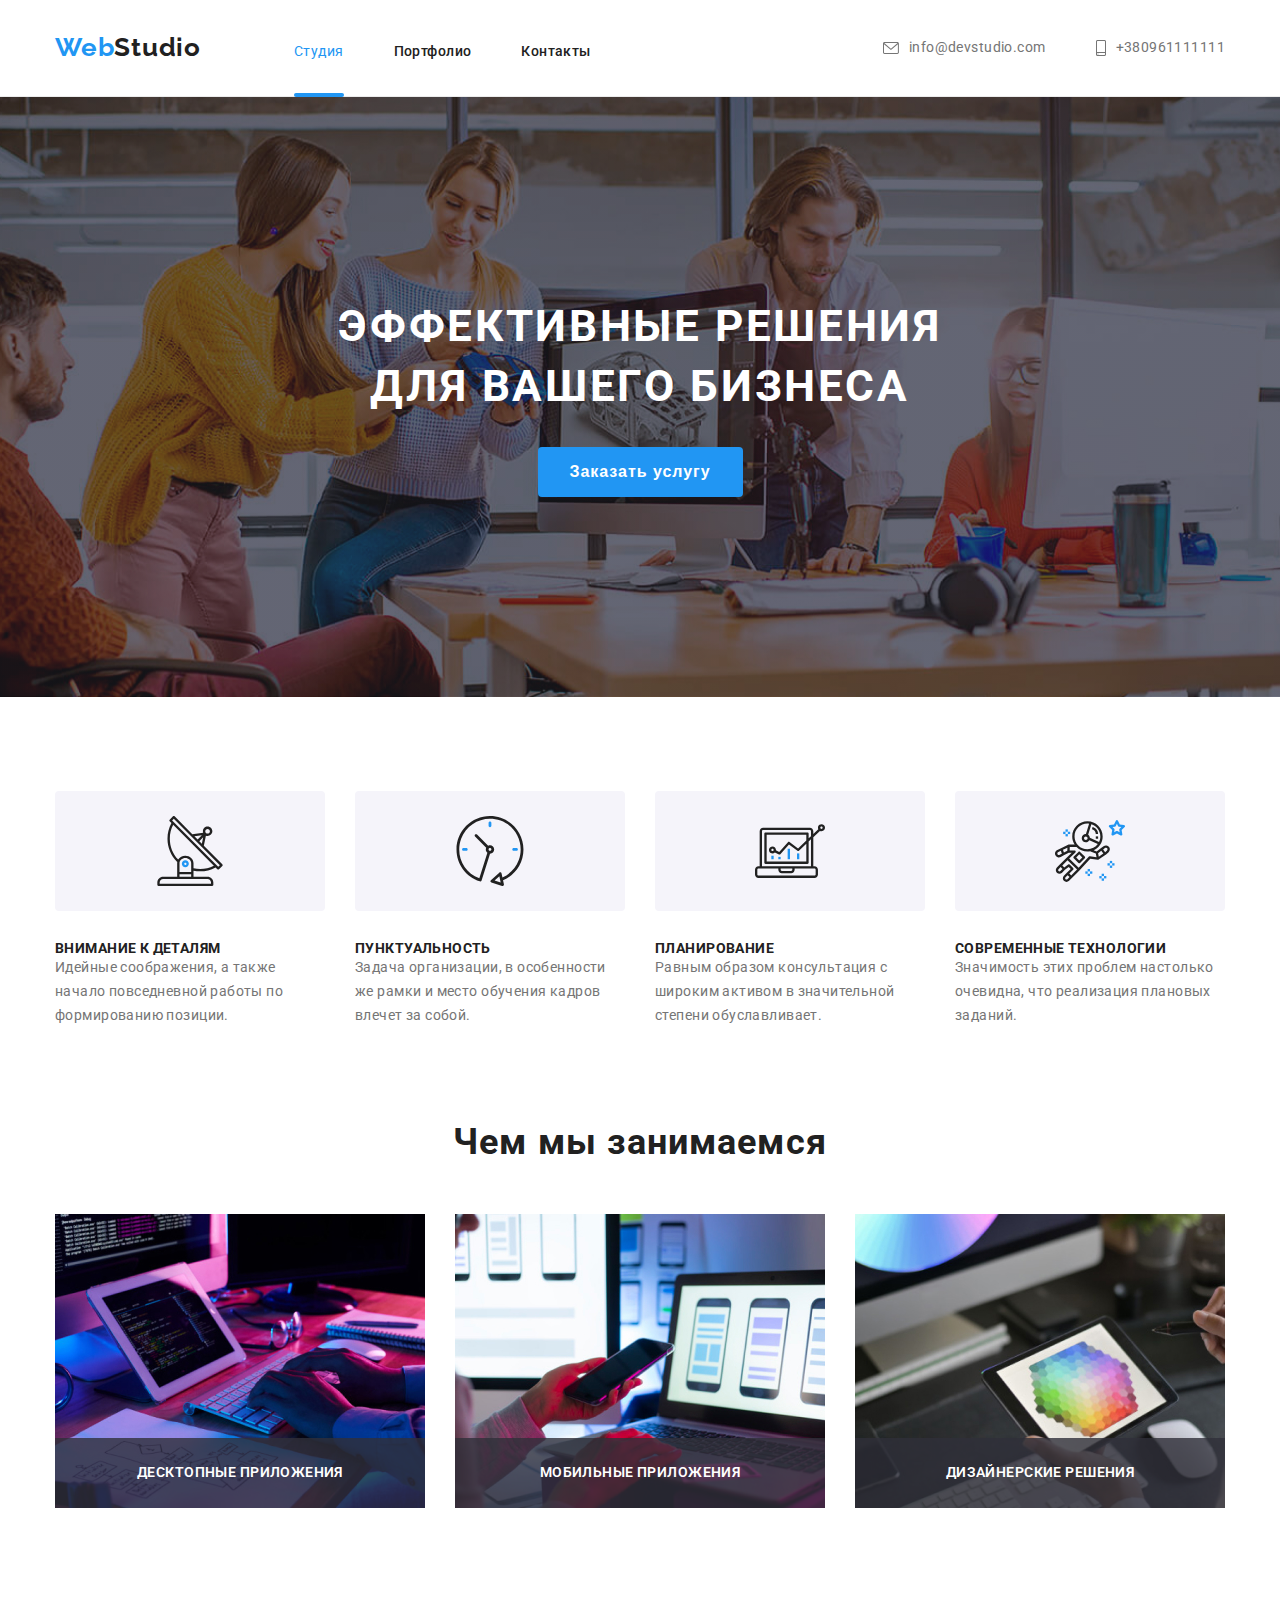
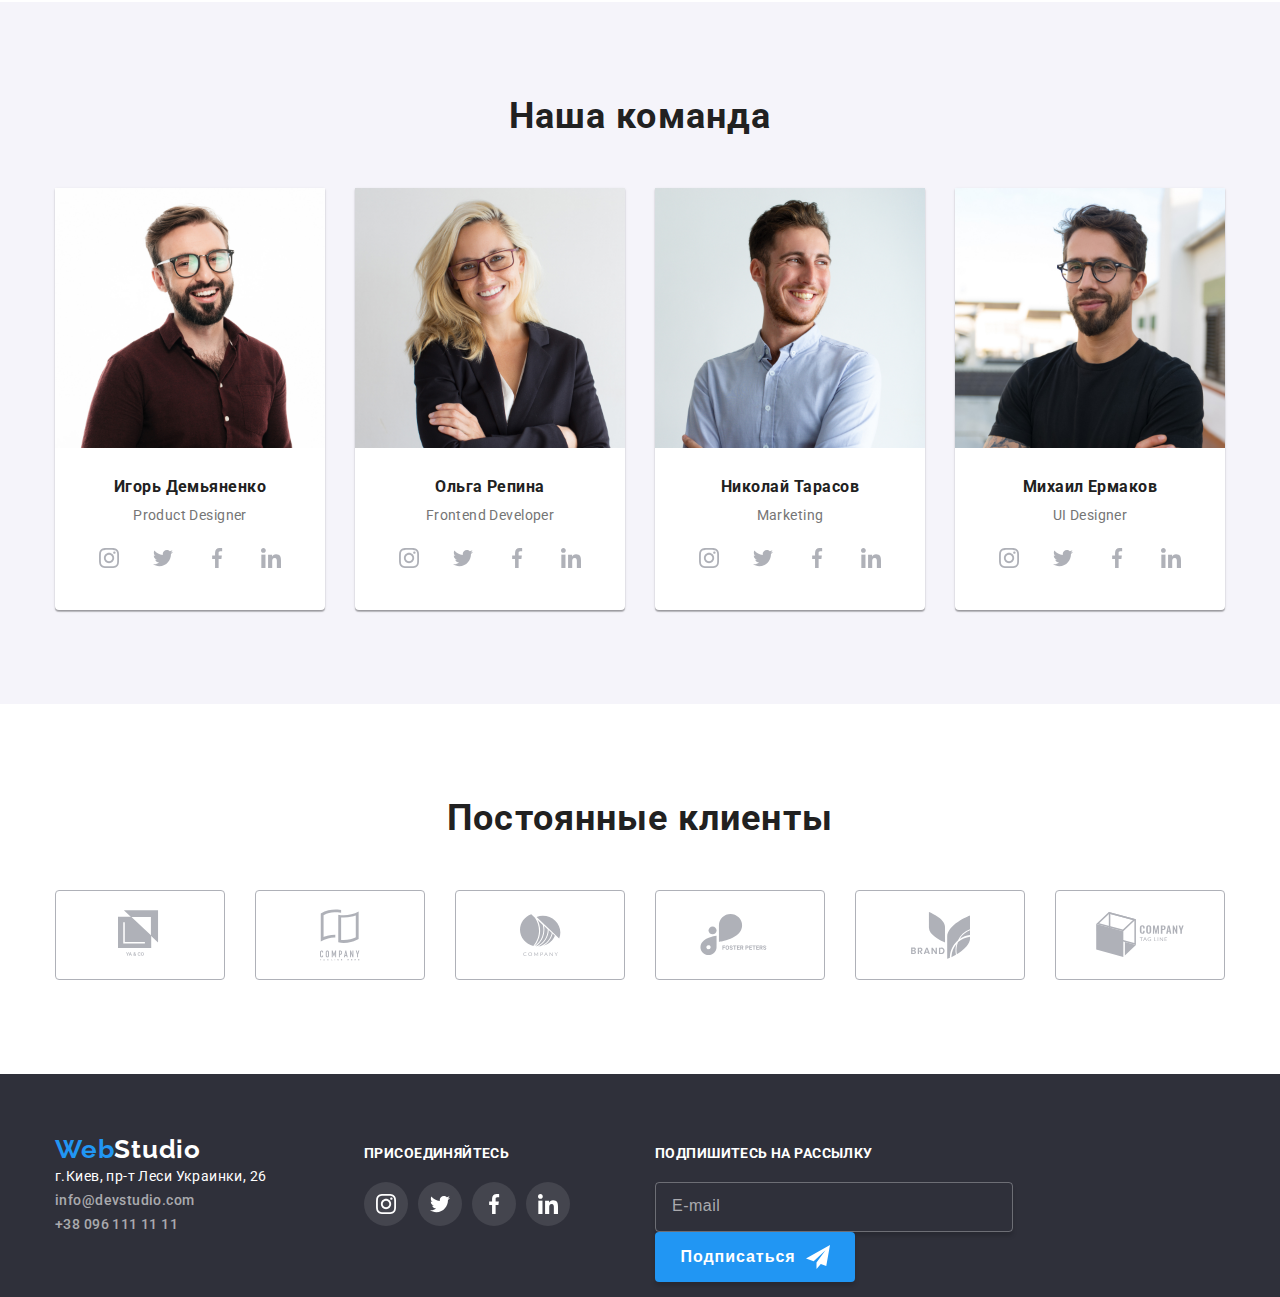
==== commit 2a058193: "remake-hw-06" ====
--- a/index.html
+++ b/index.html
@@ -344,18 +344,18 @@
 <!--Модальное окно-->
 <div class="backdrop is-hidden" data-modal>
 <div class="modal"><button class="modal-button" data-modal-close>
-<svg class="close-black-icon" width="18" height="18"><use href="./images/icons/sprite.svg#close-black"></use></svg>       
+<svg class="icon-close" width="18" height="18"><use href="./images/icons/sprite.svg#icon-close"></use></svg>       
 </button>
 <div class="form js-speaker-form"><h2 class="modal-title">Оставьте свои данные, мы вам перезвоним</h2>
 <div class="form-field"><label class="form-label"> Имя<div class="svg-cont">
     <input type="text" name="name" class="form-input" autofocus>
-<svg class="form-svg" width="18" height="18"><use href="./images/icons/sprite.svg#person-black"></use></svg></div></label></div>
+<svg class="icon-form" width="18" height="18"><use href="./images/icons/sprite.svg#icon-person"></use></svg></div></label></div>
 <div class="form-field"><label class="form-label">Телефон <div class="svg-cont">
 <input type="tel" name="tel" class="form-input">
-<svg class="form-svg" width="18" height="18"><use href="./images/icons/sprite.svg#form-phone"></use></svg></div></label></div>
+<svg class="icon-form" width="18" height="18"><use href="./images/icons/sprite.svg#icon-phone"></use></svg></div></label></div>
 <div class="form-field"><label class="form-label">Почта <div class="svg-cont">
 <input type="email" name="email" class="form-input">
-<svg class="form-svg" width="18" height="18"><use href="./images/icons/sprite.svg#email-black"></use></svg>
+<svg class="icon-form" width="18" height="18"><use href="./images/icons/sprite.svg#icon-email"></use></svg>
 </div></label></div>
 <div class="form-field comment"><label class="form-label">Комментарий 
 <textarea name="comment" class="form-comment" placeholder="Введите текст"></textarea></label></div>
--- a/css/styles.css
+++ b/css/styles.css
@@ -229,8 +229,6 @@
   list-style: none;
 }
 .list-bottom {
-  font-family: Roboto;
-  font-style: normal;
   font-weight: normal;
   font-size: 14px;
   line-height: 1.71px;
@@ -271,8 +269,6 @@
 }
 
 .hero-button {
-  font-family: Roboto;
-  font-style: normal;
   font-weight: bold;
   font-size: 16px;
   line-height: 1.87;
@@ -284,6 +280,7 @@
   margin: 0 auto;
   padding: 10px 32px;
   border-radius: 4px;
+  border: transparent;
 }
 
 .button {
@@ -805,13 +802,18 @@
   align-items: center;
   width: 30px;
   height: 30px;
-  background-color: var(--page-title);
+  background-color: transparent;
   border: 1px solid rgba(0, 0, 0, 0.1);
   border-radius: 50%;
 }
 
-.close-black-icon {
-  fill: #212121;
+.icon-close {
+  transition: fill 250ms var(--cubic-bezier);
+}
+
+.modal-button:hover .icon-close,
+.modal-button:focus .icon-close {
+  fill: var(--accent-color);
 }
 
 .modal-title {
@@ -831,8 +833,35 @@
   font-size: 12px;
   line-height: 1.16;
   letter-spacing: 0.01em;
+  margin-bottom: 10px;
+}
+
+.form-label {
+  font-weight: 400;
+  font-size: 12px;
+  line-height: 1.17;
+  letter-spacing: 0.01em;
   color: var(--main-text-color);
+  position: relative;
+  display: flex;
+  flex-direction: column;
+  justify-content: space-between;
+}
+
+.form-label .input {
+  margin-top: 4px;
   margin-bottom: 10px;
+  padding-left: 42px;
+  width: 448px;
+  height: 40px;
+  border: 1px solid rgba(33, 33, 33, 0.2);
+  border-radius: 4px;
+  outline: none;
+  transition: border-color 250ms cubic-bezier(0.4, 0, 0.2, 1);
+}
+
+.form-label .input:focus {
+  fill: var(--accent-color);
 }
 
 .svg-cont {
@@ -845,21 +874,29 @@
   align-items: center;
   width: 100%;
   height: 40px;
-  border: 1px solid rgba(33, 33, 33, 0.2);
+  border: 1px solid rgba(117, 117, 117, 0.5);
   box-sizing: border-box;
   border-radius: 4px;
   padding-left: 42px;
   transition: border var(--standard-animation);
 }
 
-.form-svg {
+.icon-form {
+  fill: currentColor;
   position: absolute;
   display: block;
   top: 50%;
   left: 12px;
   transform: translateY(-50%);
-  color: var(--title-color);
   transition: fill var(--standard-animation);
+}
+
+.icon-form:focus {
+  fill: var(--accent-color);
+}
+
+.form-input {
+  outline: none;
 }
 
 .form-comment {
@@ -873,6 +910,16 @@
   margin-top: 4px;
   transition: border var(--standard-animation);
   resize: none;
+}
+
+.input,
+textarea {
+  outline: none;
+}
+
+input:focus,
+textarea:focus {
+  border: 1px solid var(--accent-color);
 }
 
 .textarea::placeholder {
@@ -905,12 +952,16 @@
 
 .checkbox:checked + .icon {
   background-image: url(../images/icons/svg/icon-check.svg);
-  background-color: var(--accent-cl);
   background-repeat: no-repeat;
+  background-color: var(--accent-color);
   background-position: center;
   background-size: contain;
-  border-color: var(--accent-cl);
+  border-color: var(--accent-color);
   background-origin: border-box;
+}
+
+.checkbox:focus-within + .icon {
+  border-color: var(--accent-color);
 }
 
 .submit-button {
